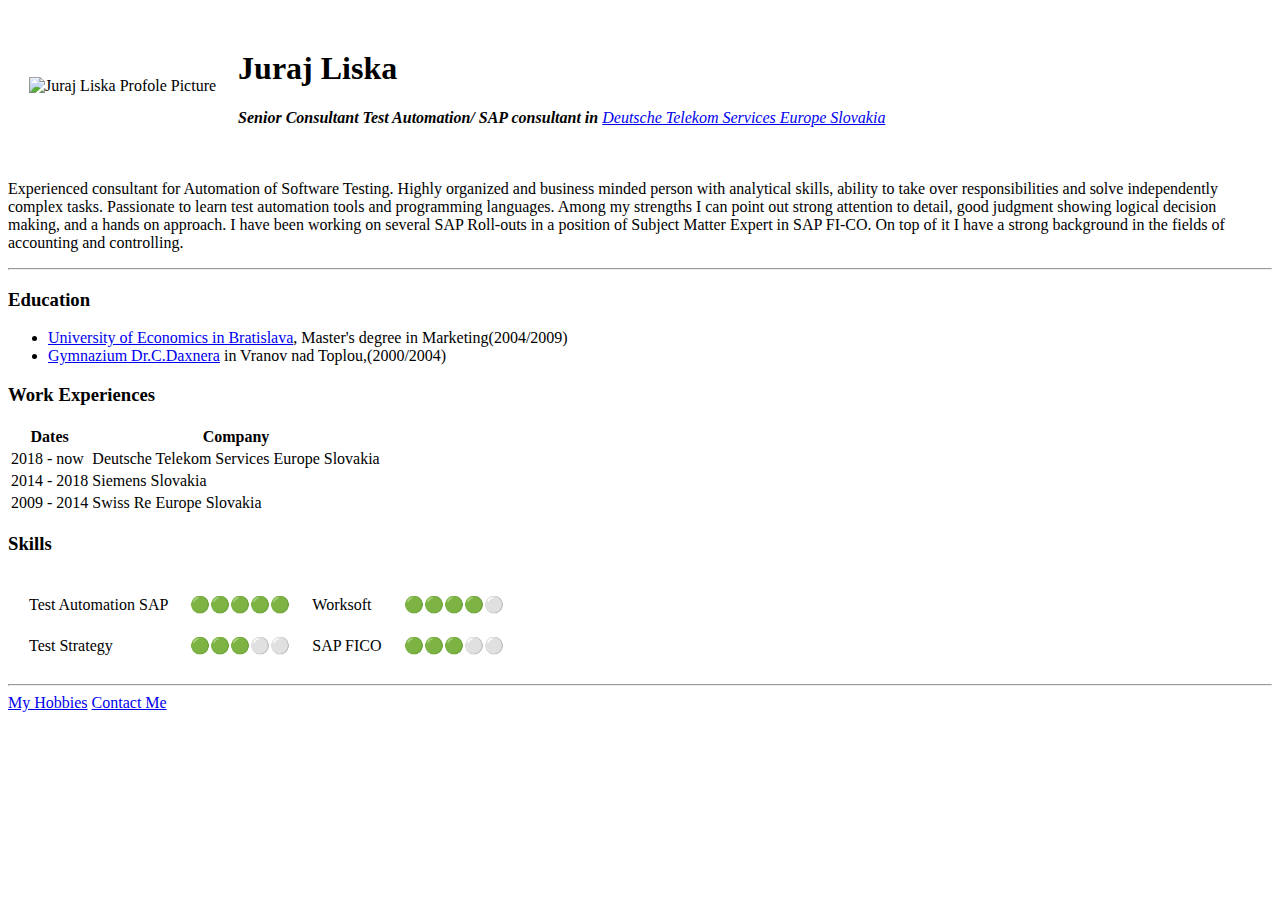
==== index.html @ c82af08d "Add initial pages to website" ====
<!DOCTYPE html>
<html lang="en">

  <head>
    <meta charset="UTF-8">
    <title>Juraj's personal site</title>
  </head>

  <body>
   <table cellspacing="20">
       <tr>
           <td><img src="https://media-exp1.licdn.com/dms/image/C4E03AQGD_LANbWGczg/profile-displayphoto-shrink_800_800/0/1516872183355?e=1655337600&v=beta&t=eid-jBqfFFHfwwWEOZMsROvzyF7TGLZ9rT6CmEXRWmY" alt="Juraj Liska Profole Picture"></td>

       <td><h1>Juraj Liska</h1><p><em><strong>Senior Consultant Test Automation/ SAP consultant in</strong> <a href="https://dtse.sk/en/">Deutsche Telekom Services Europe Slovakia</a> </em></p></td>
       </tr>
   </table>


     <p>Experienced consultant for Automation of Software Testing.
         Highly organized and business minded person with analytical skills,
         ability to take over responsibilities and solve independently complex tasks.
         Passionate to learn test automation tools and programming languages.
         Among my strengths I can point out strong attention to detail,
         good judgment showing logical decision making, and a hands on approach.
         I have been working on several SAP Roll-outs in a position of Subject Matter Expert in SAP FI-CO.
         On top of it I have a strong background in the fields of accounting and controlling.</p>
     <hr>
     <h3>Education</h3>
       <ul>
         <li><a href="https://euba.sk/">University of Economics in Bratislava</a>, Master's degree in Marketing(2004/2009)</li>
         <li><a href="https://gcd.edupage.org/ ">Gymnazium Dr.C.Daxnera</a> in Vranov nad Toplou,(2000/2004)</li>
       </ul>
     <h3>Work Experiences</h3>
       <table>
           <thead>
            <th> Dates</th>
            <th> Company</th>
           </thead>
           <tbody>
           <tr>
               <td> 2018 - now </td>
               <td> Deutsche Telekom Services Europe Slovakia</td>
           </tr>
           <tr>
               <td> 2014 - 2018 </td>
               <td> Siemens Slovakia</td>
           </tr>
            <tr>
               <td> 2009 - 2014 </td>
               <td> Swiss Re Europe Slovakia</td>
           </tr>
           </tbody>
       </table>

     <h3>Skills</h3>
       <table cellspacing="20">
           <tr>
               <td>Test Automation SAP </td>
               <td>🟢🟢🟢🟢🟢</td>
               <td> Worksoft</td>
               <td>🟢🟢🟢🟢⚪</td>
           </tr>
           <tr>
               <td>Test Strategy </td>
               <td> 🟢🟢🟢⚪⚪</td>
               <td>SAP FICO </td>
               <td> 🟢🟢🟢⚪⚪</td>
           </tr>
       </table>
     <hr>
      <a href="My_Hobbies.html">My Hobbies</a>
      <a href="Contact_Me.html">Contact Me</a>

   </body>

</html>
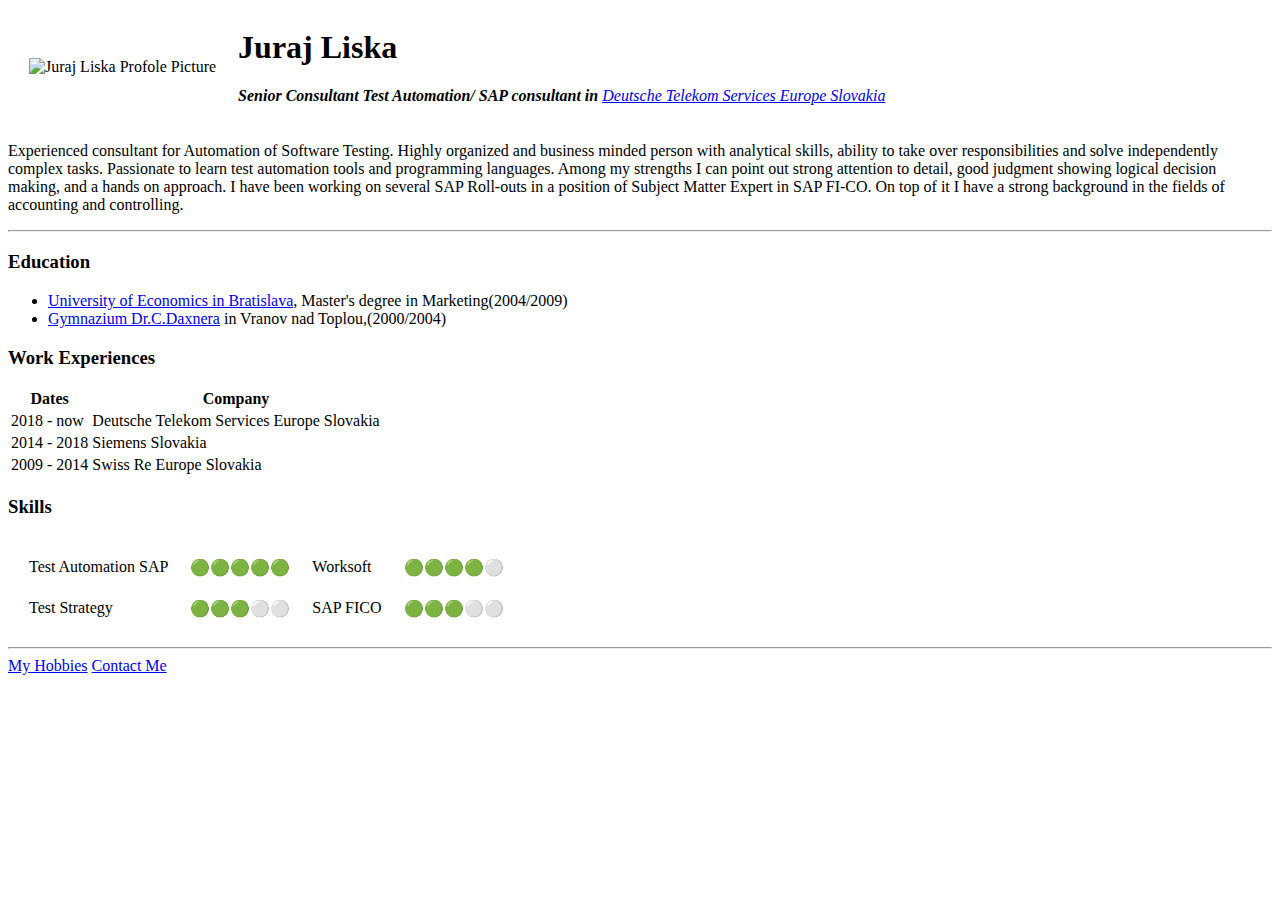
==== commit 8cd59094: "Update index.html" ====
--- a/index.html
+++ b/index.html
@@ -1,4 +1,3 @@
-<!DOCTYPE html>
 <html lang="en">
 
   <head>
@@ -73,4 +72,4 @@
 
    </body>
 
-</html>+</html>
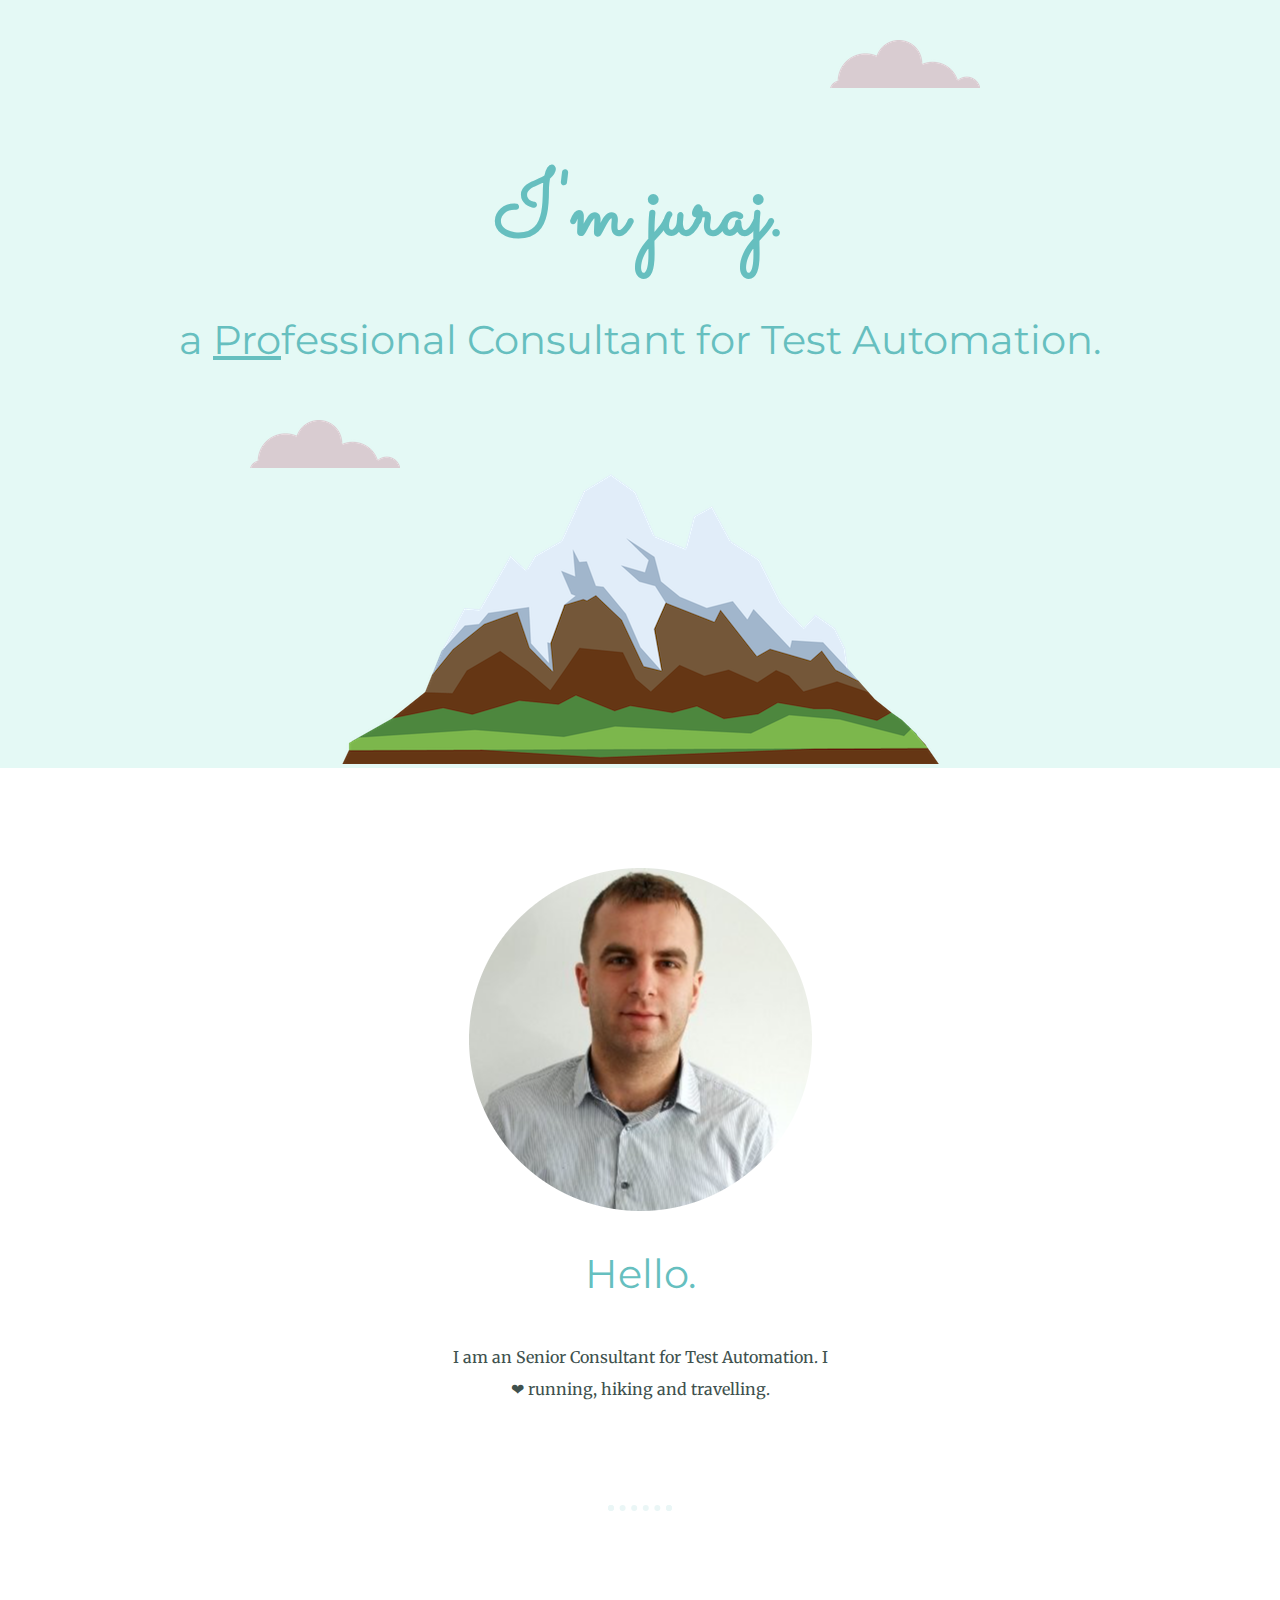
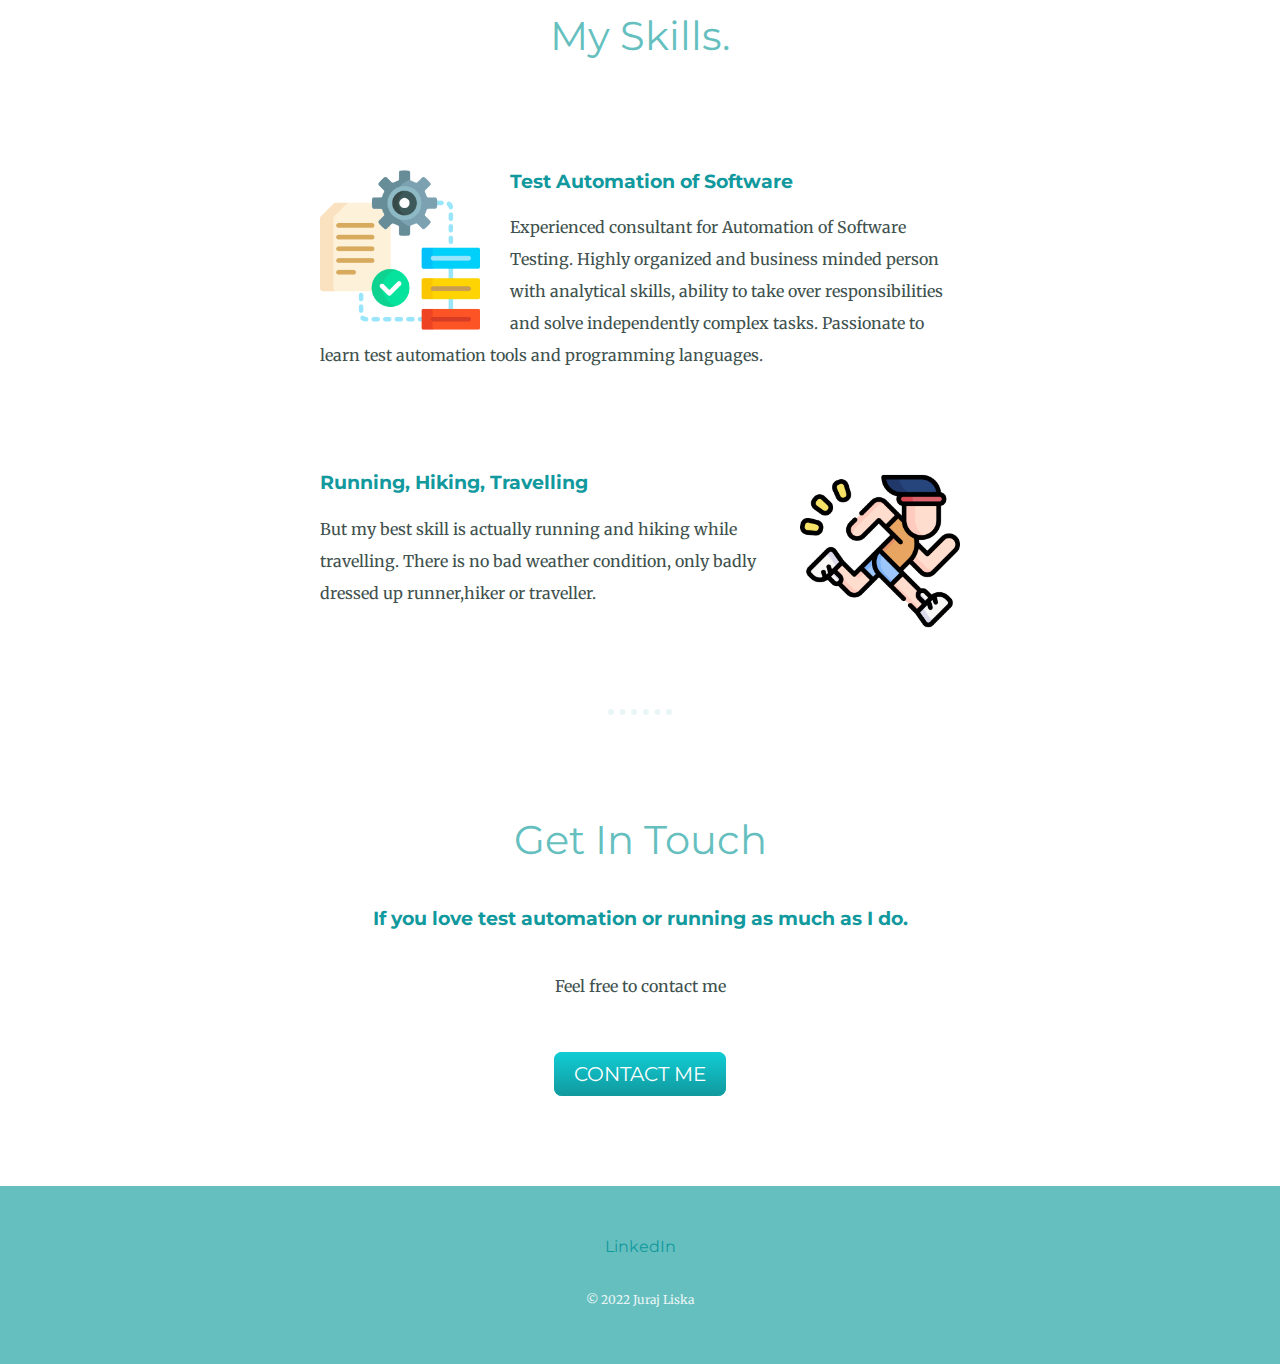
==== commit e835e977: "Updated version with new CSS" ====
--- a/index.html
+++ b/index.html
@@ -1,75 +1,62 @@
-<html lang="en">
-
-  <head>
-    <meta charset="UTF-8">
-    <title>Juraj's personal site</title>
-  </head>
-
-  <body>
-   <table cellspacing="20">
-       <tr>
-           <td><img src="https://media-exp1.licdn.com/dms/image/C4E03AQGD_LANbWGczg/profile-displayphoto-shrink_800_800/0/1516872183355?e=1655337600&v=beta&t=eid-jBqfFFHfwwWEOZMsROvzyF7TGLZ9rT6CmEXRWmY" alt="Juraj Liska Profole Picture"></td>
-
-       <td><h1>Juraj Liska</h1><p><em><strong>Senior Consultant Test Automation/ SAP consultant in</strong> <a href="https://dtse.sk/en/">Deutsche Telekom Services Europe Slovakia</a> </em></p></td>
-       </tr>
-   </table>
-
-
-     <p>Experienced consultant for Automation of Software Testing.
-         Highly organized and business minded person with analytical skills,
-         ability to take over responsibilities and solve independently complex tasks.
-         Passionate to learn test automation tools and programming languages.
-         Among my strengths I can point out strong attention to detail,
-         good judgment showing logical decision making, and a hands on approach.
-         I have been working on several SAP Roll-outs in a position of Subject Matter Expert in SAP FI-CO.
-         On top of it I have a strong background in the fields of accounting and controlling.</p>
-     <hr>
-     <h3>Education</h3>
-       <ul>
-         <li><a href="https://euba.sk/">University of Economics in Bratislava</a>, Master's degree in Marketing(2004/2009)</li>
-         <li><a href="https://gcd.edupage.org/ ">Gymnazium Dr.C.Daxnera</a> in Vranov nad Toplou,(2000/2004)</li>
-       </ul>
-     <h3>Work Experiences</h3>
-       <table>
-           <thead>
-            <th> Dates</th>
-            <th> Company</th>
-           </thead>
-           <tbody>
-           <tr>
-               <td> 2018 - now </td>
-               <td> Deutsche Telekom Services Europe Slovakia</td>
-           </tr>
-           <tr>
-               <td> 2014 - 2018 </td>
-               <td> Siemens Slovakia</td>
-           </tr>
-            <tr>
-               <td> 2009 - 2014 </td>
-               <td> Swiss Re Europe Slovakia</td>
-           </tr>
-           </tbody>
-       </table>
-
-     <h3>Skills</h3>
-       <table cellspacing="20">
-           <tr>
-               <td>Test Automation SAP </td>
-               <td>🟢🟢🟢🟢🟢</td>
-               <td> Worksoft</td>
-               <td>🟢🟢🟢🟢⚪</td>
-           </tr>
-           <tr>
-               <td>Test Strategy </td>
-               <td> 🟢🟢🟢⚪⚪</td>
-               <td>SAP FICO </td>
-               <td> 🟢🟢🟢⚪⚪</td>
-           </tr>
-       </table>
-     <hr>
-      <a href="My_Hobbies.html">My Hobbies</a>
-      <a href="Contact_Me.html">Contact Me</a>
-
-   </body>
-
-</html>
+<!DOCTYPE html>
+<html>
+
+<head>
+  <meta charset="utf-8">
+  <title>Juraj Liska</title>
+  <link rel="stylesheet" href="css/styles.css">
+  <link href="https://fonts.googleapis.com/css?family=Merriweather|Montserrat|Sacramento" rel="stylesheet">
+  <link rel="icon" href="favicon_juraj.ico">
+</head>
+
+<body>
+  <div class="top-container">
+    <img class="top-cloud" src="images/cloud.png" alt="cloud">
+    <div class="title-text">
+      <h1>I'm juraj.</h1>
+      <h2>a <span class="pro">Pro</span>fessional Consultant for Test Automation.</h2>
+    </div>
+    <img class="bottom-cloud" src="images/cloud.png" alt="cloud">
+    <img class="mountain" src="images/mountain.png" alt="mountain-img">
+  </div>
+
+  <div class="middle-container">
+    <div class="profile">
+      <img src="images/Juraj.png" alt="juraj-profile-img">
+      <h2>Hello.</h2>
+      <p class="intro">I am an Senior Consultant for Test Automation. I ❤ running, hiking and travelling.</p>
+    </div>
+    <hr>
+    <div class="skills">
+      <h2>My Skills.</h2>
+      <div class="skill-row">
+        <img class="process-img" src="images/process.png" alt="process-img">
+
+        <h3>Test Automation of Software</h3>
+        <p>Experienced consultant for Automation of Software Testing. Highly organized and business minded person with analytical skills, ability to take over responsibilities and solve independently complex tasks. Passionate to learn test automation tools and programming languages.</p>
+
+      </div>
+      <div class="skill-row">
+        <img class="run-img" src="images/run.png" alt="run-img">
+        <h3>Running, Hiking, Travelling</h3>
+        <p>But my best skill is actually running and hiking while travelling. There is no bad weather condition, only badly dressed up runner,hiker or traveller.</p>
+
+      </div>
+    </div>
+    <hr>
+    <div class="contact-me">
+      <h2>Get In Touch</h2>
+      <h3>If you love test automation or running as much as I do.</h3>
+      <p class="contact-message">Feel free to contact me</p>
+      <a class="btn" href="mailto:jurajliska@gmail.com">CONTACT ME</a>
+    </div>
+  </div>
+
+
+  <div class="bottom-container">
+    <a class="footer-link" href="https://www.linkedin.com/in/juraj-li%C5%A1ka-48a40b98/">LinkedIn</a>
+    <p class="copyright">© 2022 Juraj Liska</p>
+  </div>
+</body>
+
+</html>
--- a/css/styles.css
+++ b/css/styles.css
@@ -0,0 +1,140 @@
+body {
+  color: #40514E;
+  margin: 0;
+  text-align: center;
+  font-family: 'Merriweather', serif;
+}
+
+h1 {
+  color: #66BFBF;
+  font-size: 5.625rem;
+  margin: 50px auto 0 auto;
+  font-family: 'Sacramento', cursive;
+}
+
+h2 {
+  color: #66BFBF;
+  font-family: 'Montserrat', sans-serif;
+  font-size: 2.5rem;
+  font-weight: normal;
+  padding-bottom: 10px;
+}
+
+h3 {
+  color: #11999E;
+  font-family: 'Montserrat', sans-serif;
+}
+
+p {
+  line-height: 2;
+}
+
+hr {
+  border: dotted #EAF6F6 6px;
+  border-bottom: none;
+  width: 4%;
+  margin: 100px auto;
+}
+
+a{
+  color: #11999E;
+  font-family: 'Montserrat', sans-serif;
+  margin: 10px 20px;
+  text-decoration: none;
+}
+
+a:hover {
+  color: #EAF6F6;
+}
+
+.top-container {
+  background-color: #E4F9F5;
+  position: relative;
+  padding-top: 100px;
+}
+
+.middle-container {
+  margin: 100px 0;
+}
+
+.bottom-container {
+  background-color: #66BFBF;
+  padding: 50px 0 20px;
+}
+
+.skill-row {
+  width: 50%;
+  margin: 100px auto 100px auto;
+  text-align: left;
+}
+
+.pro {
+  text-decoration: underline;
+}
+
+.intro {
+  width: 30%;
+  margin: auto;
+}
+
+.contact-message {
+  width: 40%;
+  margin: 40px auto 60px;
+}
+
+.copyright {
+  color: #EAF6F6;
+  font-size: 0.75rem;
+  padding: 20px 0;
+}
+
+.top-cloud {
+  position: absolute;
+  right: 300px;
+  top: 40px;
+}
+
+.bottom-cloud {
+  position: absolute;
+  left: 250px;
+  bottom: 300px;
+}
+
+.process-img {
+  width: 25%;
+  float: left;
+  margin-right: 30px;
+}
+
+.run-img {
+  width: 25%;
+  float: right;
+  margin-left: 30px;
+}
+
+.btn {
+  background: #11cdd4;
+  background-image: -webkit-linear-gradient(top, #11cdd4, #11999e);
+  background-image: -moz-linear-gradient(top, #11cdd4, #11999e);
+  background-image: -ms-linear-gradient(top, #11cdd4, #11999e);
+  background-image: -o-linear-gradient(top, #11cdd4, #11999e);
+  background-image: linear-gradient(to bottom, #11cdd4, #11999e);
+  -webkit-border-radius: 8;
+  -moz-border-radius: 8;
+  border-radius: 8px;
+  font-family: 'Montserrat', sans-serif;
+  color: #ffffff;
+  font-size: 20px;
+  padding: 10px 20px 10px 20px;
+  text-decoration: none;
+}
+
+.btn:hover {
+  background: #30e3cb;
+  background-image: -webkit-linear-gradient(top, #30e3cb, #2bc4ad);
+  background-image: -moz-linear-gradient(top, #30e3cb, #2bc4ad);
+  background-image: -ms-linear-gradient(top, #30e3cb, #2bc4ad);
+  background-image: -o-linear-gradient(top, #30e3cb, #2bc4ad);
+  background-image: linear-gradient(to bottom, #30e3cb, #2bc4ad);
+  text-decoration: none;
+}
